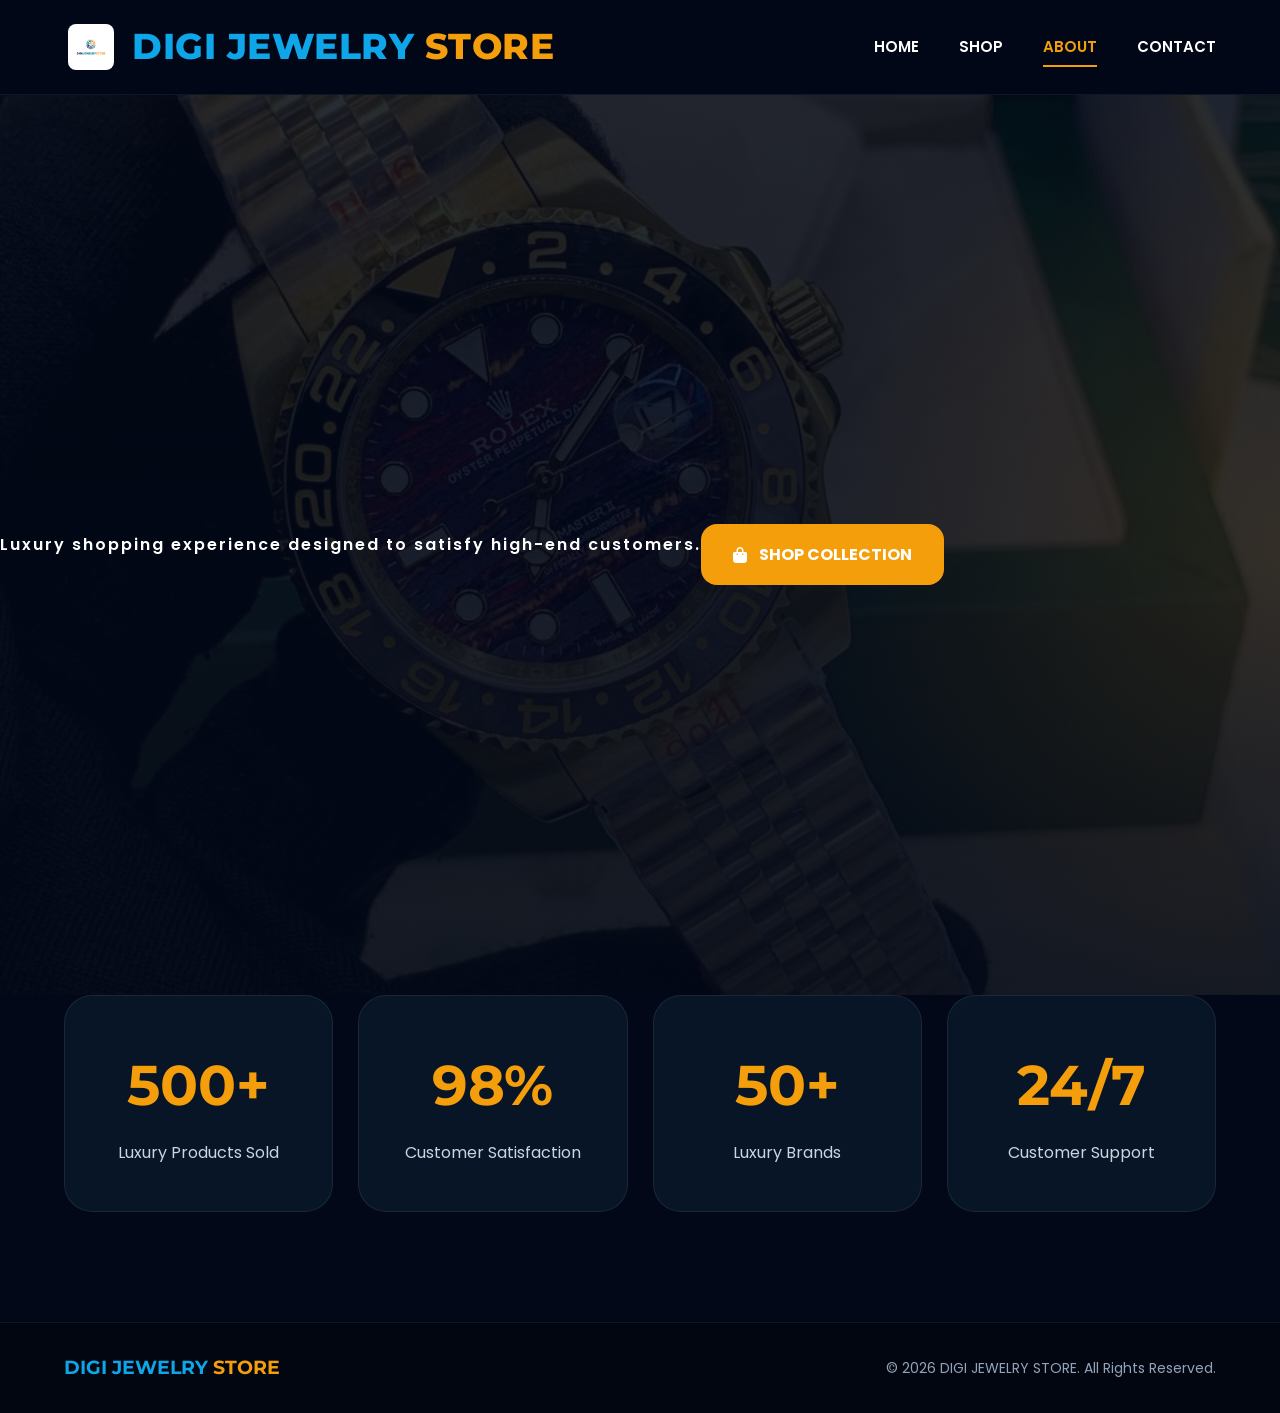
==== about.html @ ce7ba7d1 "Initial commit" ====
<!DOCTYPE html>
<html lang="en">
<head>
<meta charset="UTF-8">
<meta name="viewport" content="width=device-width, initial-scale=1.0">

<title>About Us | DIGI JEWELRY STORE</title>

<link rel="preconnect" href="https://fonts.googleapis.com">
<link rel="preconnect" href="https://fonts.gstatic.com" crossorigin>

<link href="https://fonts.googleapis.com/css2?family=Montserrat:wght@600;700;800&family=Poppins:wght@300;400;500;600&display=swap" rel="stylesheet">

<link rel="stylesheet" href="https://cdnjs.cloudflare.com/ajax/libs/font-awesome/6.5.2/css/all.min.css"/>
<link rel="stylesheet" href="style.css">
<style>

.hero {
    padding:120px 0 100px;
background:
linear-gradient(rgba(2,8,23,0.85),rgba(2,8,23,0.92)),
url('images/rolex (3).jpg');
background-size:cover;
background-position:center;
text-align:center;
}

.hero p{
letter-spacing:2px;
margin-bottom:20px;
font-weight:600;
}

.hero h1{
font-size:clamp(52px,8vw,90px);
line-height:1;
margin-bottom:25px;
}

.hero-text{
max-width:850px;
margin:auto;
color:#cbd5e1;
line-height:1.9;
font-size:18px;
}

.about-section{
padding:110px 0;
}

.about-grid{
display:grid;
grid-template-columns:1fr 1fr;
gap:70px;
align-items:center;
}

.about-image{
position:relative;
}

.about-image img{
border-radius:30px;
height:700px;
width:100%;
object-fit:cover;
}

.experience-box{
position:absolute;
bottom:30px;
left:30px;
background:#f59e0b;
padding:25px 30px;
border-radius:24px;
}

.experience-box h2{
font-size:48px;
margin-bottom:5px;
}

.about-content p.small-title{
color:#f59e0b;
margin-bottom:15px;
font-weight:600;
letter-spacing:2px;
}

.about-content h2{
font-size:54px;
line-height:1.1;
margin-bottom:30px;
}

.about-content .desc{
color:#cbd5e1;
line-height:2;
margin-bottom:30px;
}

.features{
display:grid;
grid-template-columns:1fr 1fr;
gap:20px;
margin-bottom:40px;
}

.feature-box{
background:#071526;
padding:25px;
border-radius:24px;
border:1px solid rgba(255,255,255,0.08);
}

.feature-box i{
font-size:32px;
color:#f59e0b;
margin-bottom:18px;
}

.feature-box h4{
margin-bottom:10px;
font-size:20px;
}

.feature-box p{
color:#94a3b8;
line-height:1.7;
font-size:14px;
}

.cta-btn{
display:inline-flex;
align-items:center;
gap:12px;
padding:18px 32px;
background:#f59e0b;
color:white;
text-decoration:none;
border-radius:16px;
font-weight:700;
transition:0.3s;
}

.cta-btn:hover{
transform:translateY(-4px);
}

.stats-section{
padding-bottom:110px;
}

.stats-grid{
display:grid;
grid-template-columns:repeat(4,1fr);
gap:25px;
}

.stat-card{
background:#071526;
padding:45px 30px;
border-radius:28px;
text-align:center;
border:1px solid rgba(255,255,255,0.08);
}

.stat-card h2{
font-size:56px;
color:#f59e0b;
margin-bottom:10px;
}

.stat-card p{
color:#cbd5e1;
}

@media(max-width:991px){

.about-grid,
.stats-grid{
grid-template-columns:1fr;
}

.about-image img{
height:500px;
}

}

@media(max-width:768px){

.navbar{
flex-direction:column;
gap:20px;
}

.nav-links{
flex-wrap:wrap;
justify-content:center;
gap:20px;
}

.hero h1,
.about-content h2{
font-size:42px;
}

.features{
grid-template-columns:1fr;
}

}

</style>
</head>
<body>

    <header>
<div class="container navbar">

<div class="logo">
<img src="images/digilogo.jpg" alt="DIGI Logo">
<h2>DIGI JEWELRY <span>STORE</span></h2>
</div>

<div class="nav-links">
<a href="digi.html">HOME</a>
<a href="shop.html">SHOP</a>
<a href="about.html" class="active">ABOUT</a>
<a href="contact.html">CONTACT</a>
</div>

</div>
</header>

<section class="hero">
<p>Luxury shopping experience designed to satisfy high-end customers.</p>
</div>

</div>

<a href="shop.html" class="cta-btn">
<i class="fa-solid fa-bag-shopping"></i>
SHOP COLLECTION
</a>

</div>

</div>
</section>

<section class="stats-section">
<div class="container">

<div class="stats-grid">

<div class="stat-card">
<h2>500+</h2>
<p>Luxury Products Sold</p>
</div>

<div class="stat-card">
<h2>98%</h2>
<p>Customer Satisfaction</p>
</div>

<div class="stat-card">
<h2>50+</h2>
<p>Luxury Brands</p>
</div>

<div class="stat-card">
<h2>24/7</h2>
<p>Customer Support</p>
</div>

</div>

</div>
</section>

<footer>
<div class="container footer-content">

<div class="footer-logo">
<h3>DIGI JEWELRY <span>STORE</span></h3>
</div>

<div class="footer-text">
© 2026 DIGI JEWELRY STORE. All Rights Reserved.
</div>

</div>
</footer>

</body>
</html>
---- style.css ----
*{
    margin:0;
    padding:0;
    box-sizing:border-box;
}

html{
    scroll-behavior:smooth;
}

body{
    font-family:'Poppins',sans-serif;
    background:#020817;
    color:#fff;
    overflow-x:hidden;
    line-height:1.6;
}

img{
    max-width:100%;
    display:block;
}

h1,h2,h3,h4{
    font-family:'Montserrat',sans-serif;
    font-weight:700;
}

/* =========================
CONTAINER
========================= */

.container{
    width:90%;
    max-width:1280px;
    margin:auto;
}

/* =========================
HEADER
========================= */

header{
    width:100%;
    position:sticky;
    top:0;
    z-index:999;
    background:rgba(2,8,23,0.95);
    backdrop-filter:blur(14px);
    border-bottom:1px solid rgba(255,255,255,0.06);
}

.navbar{
    display:flex;
    justify-content:space-between;
    align-items:center;
    padding:18px 0;
}

/* =========================
LOGO
========================= */

.logo{
    display:flex;
    align-items:center;
    gap:14px;
}

.logo img{
    width:54px;
    height:54px;
    object-fit:cover;
    border-radius:12px;
    padding:4px;
    background:transparent;
    mix-blend-mode:screen;
}

.logo h2{
    font-size:36px;
    font-weight:800;
    letter-spacing:0.5px;
    color:#0ea5e9;
}

.logo span{
    color:#f59e0b;
}

/* =========================
NAV LINKS
========================= */

.nav-links{
    display:flex;
    align-items:center;
    gap:40px;
}

.nav-links a{
    position:relative;
    text-decoration:none;
    color:#fff;
    font-size:15px;
    font-weight:600;
    transition:0.3s;
}

.nav-links a:hover{
    color:#f59e0b;
}

.nav-links a::after{
    content:"";
    position:absolute;
    left:0;
    bottom:-8px;
    width:0%;
    height:2px;
    background:#f59e0b;
    transition:0.3s;
}

.nav-links a:hover::after,
.nav-links a.active::after{
    width:100%;
}

.nav-links a.active{
    color:#f59e0b;
}

/* =========================
BUTTONS
========================= */

.btn,
.order-btn{
    display:inline-flex;
    align-items:center;
    justify-content:center;
    gap:10px;
    text-decoration:none;
    transition:0.35s ease;
    cursor:pointer;
    font-weight:600;
}

.order-btn{
    background:#f59e0b;
    color:#fff;
    padding:15px 24px;
    border-radius:12px;
    font-size:14px;
    box-shadow:0 10px 30px rgba(245,158,11,0.2);
}

.order-btn:hover{
    transform:translateY(-3px);
    background:#ffb31a;
}

.btn{
    padding:16px 32px;
    border-radius:12px;
    font-size:15px;
}

.btn-primary{
    background:#f59e0b;
    color:#fff;
    box-shadow:0 10px 30px rgba(245,158,11,0.18);
}

.btn-primary:hover{
    transform:translateY(-3px);
}

.btn-outline{
    border:1px solid rgba(255,255,255,0.15);
    color:#fff;
    background:transparent;
}

.btn-outline:hover{
    background:rgba(255,255,255,0.05);
    border-color:#f59e0b;
}

/* =========================
HERO SECTION
========================= */

.hero{
    position:relative;
    min-height:100vh;
    display:flex;
    align-items:center;
    overflow:hidden;

    background:
    linear-gradient(
        to right,
        rgba(2,8,23,0.95) 15%,
        rgba(2,8,23,0.82) 45%,
        rgba(2,8,23,0.55) 100%
    ),
    url('images/hero-watch.png') center/cover;

    background-size:cover;
    background-position:center;
    background-repeat:no-repeat;
}

.hero::before{
    content:"";
    position:absolute;
    inset:0;

    background:
    radial-gradient(circle at right,
    rgba(245,158,11,0.12),
    transparent 35%);

    z-index:1;
}

.hero-content{
    position:relative;
    z-index:2;

    width:100%;
    display:flex;
    align-items:center;
}

.hero-left{
    max-width:720px;
    animation:fadeUp 1s ease;
}

.hero-small{
    color:#f59e0b;
    font-size:16px;
    font-weight:600;
    letter-spacing:2px;
    margin-bottom:20px;
}

.hero-left h1{
    font-size:clamp(52px, 8vw, 95px);
    line-height:0.95;
    margin-bottom:28px;
    font-weight:800;
    color:#fff;
}

.hero-left h1 span{
    color:#f59e0b;
}

.hero-left p{
    font-size:18px;
    line-height:1.9;
    color:#dbe4f0;
    max-width:620px;
    margin-bottom:40px;
}

.hero-buttons{
    display:flex;
    gap:20px;
    flex-wrap:wrap;
    margin-bottom:45px;
}

.btn{
    padding:17px 34px;
    border-radius:14px;
    text-decoration:none;
    font-size:15px;
    font-weight:600;
    transition:0.35s ease;
}

.btn-primary{
    background:#f59e0b;
    color:#fff;
    box-shadow:0 10px 35px rgba(245,158,11,0.28);
}

.btn-primary:hover{
    transform:translateY(-4px);
}

.btn-outline{
    border:1px solid rgba(255,255,255,0.18);
    background:rgba(255,255,255,0.03);
    backdrop-filter:blur(8px);
    color:#fff;
}

.btn-outline:hover{
    background:rgba(255,255,255,0.08);
}

.hero-features{
    display:flex;
    gap:30px;
    flex-wrap:wrap;
}

.feature-item{
    display:flex;
    align-items:center;
    gap:14px;
}

.feature-item .feature-icon{
    width:58px;
    height:58px;
    min-width:58px;
    border-radius:16px;
    background:rgba(255,255,255,0.05);
    border:1px solid rgba(255,255,255,0.08);
    display:flex;
    align-items:center;
    justify-content:center;
    color:#f59e0b;
    font-size:22px;
}

.feature-text h4{
    font-size:15px;
    margin-bottom:4px;
}

.feature-text p{
    font-size:13px;
    color:#a7b4c7;
    margin:0;
}

/* =========================
SECTIONS
========================= */

.section{
    padding:110px 0;
}

.section-title{
    margin-bottom:55px;
}

.section-title p{
    color:#f59e0b;
    font-size:15px;
    margin-bottom:10px;
    letter-spacing:1px;
}

.section-title h2{
    font-size:48px;
}

/* =========================
PRODUCTS
========================= */

.products-grid{
    display:grid;
    grid-template-columns:repeat(auto-fit,minmax(320px,1fr));
    gap:30px;
}

.product-card{
    background:linear-gradient(180deg,#08182f,#06111f);
    border:1px solid rgba(255,255,255,0.06);
    border-radius:24px;
    overflow:hidden;
    transition:0.4s ease;
    box-shadow:0 20px 50px rgba(0,0,0,0.35);
}

.product-card:hover{
    transform:translateY(-10px);
    border-color:rgba(245,158,11,0.2);
}

.product-image{
    width:100%;
    height:330px;
    object-fit:cover;
    transition:0.5s ease;
}

.product-card:hover .product-image{
    transform:scale(1.05);
}

.product-content{
    padding:28px;
}

.product-content h3{
    font-size:28px;
    margin-bottom:12px;
}

.product-content p{
    color:#cbd5e1;
    font-size:14px;
    line-height:1.8;
}

.price{
    font-size:36px;
    font-weight:700;
    color:#f59e0b;
    margin:22px 0;
}

/* =========================================
PRODUCT BUTTONS
========================================= */

.product-buttons{
display:flex;
gap:12px;
margin-top:20px;
}

.view-product-btn,
.order-product-btn{
flex:1;

height:52px;

display:flex;
align-items:center;
justify-content:center;

text-decoration:none;

border-radius:12px;

font-weight:600;

transition:0.3s ease;
}

/* VIEW BUTTON */

.view-product-btn{
background:#0f172a;
border:1px solid rgba(255,255,255,0.08);
color:#fff;
}

.view-product-btn:hover{
border-color:#f59e0b;
background:#1e293b;
transform:translateY(-3px);
}

/* ORDER BUTTON */

.order-product-btn{
background:#22c55e;
color:#fff;
}

.order-product-btn:hover{
background:#16a34a;
transform:translateY(-3px);
}

/* MOBILE */

@media(max-width:600px){

.product-buttons{
flex-direction:column;
}

}

/* =========================
FEATURE BOXES
========================= */

.features-box{
    display:grid;
    grid-template-columns:repeat(auto-fit,minmax(250px,1fr));
    gap:25px;
}

.feature-card{
    background:#071526;
    border:1px solid rgba(255,255,255,0.06);
    border-radius:22px;
    padding:45px 28px;
    text-align:center;
    transition:0.35s ease;
}

.feature-card:hover{
    transform:translateY(-8px);
    border-color:rgba(245,158,11,0.2);
}

.feature-card .feature-icon{
    width:78px;
    height:78px;
    margin:0 auto 25px;
    border-radius:20px;
    display:flex;
    align-items:center;
    justify-content:center;
    background:rgba(245,158,11,0.08);
    border:1px solid rgba(245,158,11,0.12);
}

.feature-card .feature-icon i{
    font-size:38px;
    color:#f59e0b;
}

.feature-card h3{
    margin-bottom:15px;
    font-size:26px;
}

.feature-card p{
    color:#94a3b8;
    line-height:1.9;
    font-size:15px;
}

/* =========================
PACKAGING
========================= */

.packaging-grid{
    display:grid;
    grid-template-columns:repeat(auto-fit,minmax(280px,1fr));
    gap:30px;
}

.pack-card{
    background:#071526;
    border-radius:22px;
    overflow:hidden;
    border:1px solid rgba(255,255,255,0.06);
    transition:0.35s ease;
}

.pack-card:hover{
    transform:translateY(-8px);
}

.pack-card img{
    width:100%;
    height:260px;
    object-fit:cover;
}

.pack-content{
    padding:28px;
}

.pack-content h3{
    margin-bottom:12px;
    font-size:28px;
}

.pack-price{
    font-size:34px;
    color:#f59e0b;
    margin-bottom:12px;
    font-weight:700;
}

.pack-content p{
    color:#94a3b8;
    line-height:1.8;
}

/* =========================================
WRISTWATCH ORGANIZERS
========================================= */

.organizer-grid{
display:grid;
grid-template-columns:repeat(auto-fit,minmax(280px,1fr));
gap:30px;
margin-top:60px;
}

.organizer-card{
background:linear-gradient(180deg,#08182f,#06111f);
border:1px solid rgba(255,255,255,0.08);
border-radius:24px;
overflow:hidden;
transition:0.4s;
}

.organizer-card:hover{
transform:translateY(-10px);
box-shadow:0 25px 70px rgba(0,0,0,0.35);
}

.organizer-card img{
width:100%;
height:300px;
object-fit:cover;
transition:0.5s;
}

.organizer-card:hover img{
transform:scale(1.05);
}

.organizer-text{
padding:28px;
}

.organizer-text h3{
font-size:26px;
margin-bottom:16px;
font-family:'Montserrat',sans-serif;
}

.organizer-text p{
color:#94a3b8;
line-height:1.8;
margin-bottom:28px;
}

.organizer-bottom{
display:flex;
justify-content:space-between;
align-items:center;
gap:20px;
flex-wrap:wrap;
}

.organizer-price{
font-size:30px;
font-weight:700;
color:#f59e0b;
}

.organizer-btn{
background:#f59e0b;
color:white;
text-decoration:none;
padding:14px 22px;
border-radius:12px;
font-weight:600;
transition:0.3s;
}

.organizer-btn:hover{
background:#ffb31a;
transform:translateY(-3px);
}

@media(max-width:768px){

.organizer-text h3{
font-size:22px;
}

.organizer-price{
font-size:26px;
}

.organizer-btn{
width:100%;
text-align:center;
}

}

/* =========================
CTA
========================= */

.cta{
    padding:110px 0;
    background:
    linear-gradient(rgba(2,8,23,0.82), rgba(2,8,23,0.92)),
    url('images/cta-watch.jpg') center/cover;
}

.cta-content{
    text-align:center;
    padding:70px 40px;
    border-radius:30px;
    background:rgba(255,255,255,0.03);
    border:1px solid rgba(255,255,255,0.08);
    backdrop-filter:blur(12px);
}

.cta-content h2{
    font-size:58px;
    margin-bottom:18px;
}

.cta-content p{
    color:#cbd5e1;
    font-size:18px;
    margin-bottom:35px;
}

/* =========================
FOOTER
========================= */

footer{
    background:#010611;
    padding:30px 0;
    border-top:1px solid rgba(255,255,255,0.06);
}

.footer-content{
    display:flex;
    justify-content:space-between;
    align-items:center;
    flex-wrap:wrap;
    gap:20px;
}

.footer-logo{
    display:flex;
    align-items:center;
    gap:12px;
}

.footer-logo img{
    width:42px;
    height:42px;
    border-radius:10px;
    object-fit:cover;
    mix-blend-mode:screen;
}

.footer-logo h3{
    color:#0ea5e9;
}

.footer-logo span{
    color:#f59e0b;
}

.footer-text{
    color:#94a3b8;
    font-size:14px;
}

.socials{
    display:flex;
    gap:15px;
}

.socials a{
    width:44px;
    height:44px;
    border-radius:50%;
    display:flex;
    align-items:center;
    justify-content:center;
    text-decoration:none;
    color:#fff;
    background:#0f172a;
    transition:0.3s ease;
}

.socials a:hover{
    background:#f59e0b;
    transform:translateY(-4px);
}

/* =========================
ANIMATIONS
========================= */

@keyframes fadeUp{
    from{
        opacity:0;
        transform:translateY(40px);
    }
    to{
        opacity:1;
        transform:translateY(0);
    }
}

@keyframes float{
    0%{
        transform:translateY(0px);
    }
    50%{
        transform:translateY(-16px);
    }
    100%{
        transform:translateY(0px);
    }
}

/* =========================
RESPONSIVE
========================= */

@media(max-width:991px){

    .hero-content{
        flex-direction:column;
        text-align:center;
    }

    .hero-buttons,
    .hero-features{
        justify-content:center;
    }

    .hero-left p{
        margin:auto auto 40px;
    }

    .hero-left h1{
        font-size:62px;
    }

    .section-title h2{
        font-size:42px;
    }

}

@media(max-width:768px){

    .navbar{
        flex-direction:column;
        gap:24px;
    }

    .nav-links{
        flex-wrap:wrap;
        justify-content:center;
        gap:24px;
    }

    .hero{
        padding-top:70px;
    }

    .hero-left h1{
        font-size:46px;
    }

    .section{
        padding:85px 0;
    }

    .section-title h2{
        font-size:34px;
    }

    .cta-content{
        padding:50px 25px;
    }

    .cta-content h2{
        font-size:40px;
    }

    .hero-watch{
        max-width:380px;
    }

}
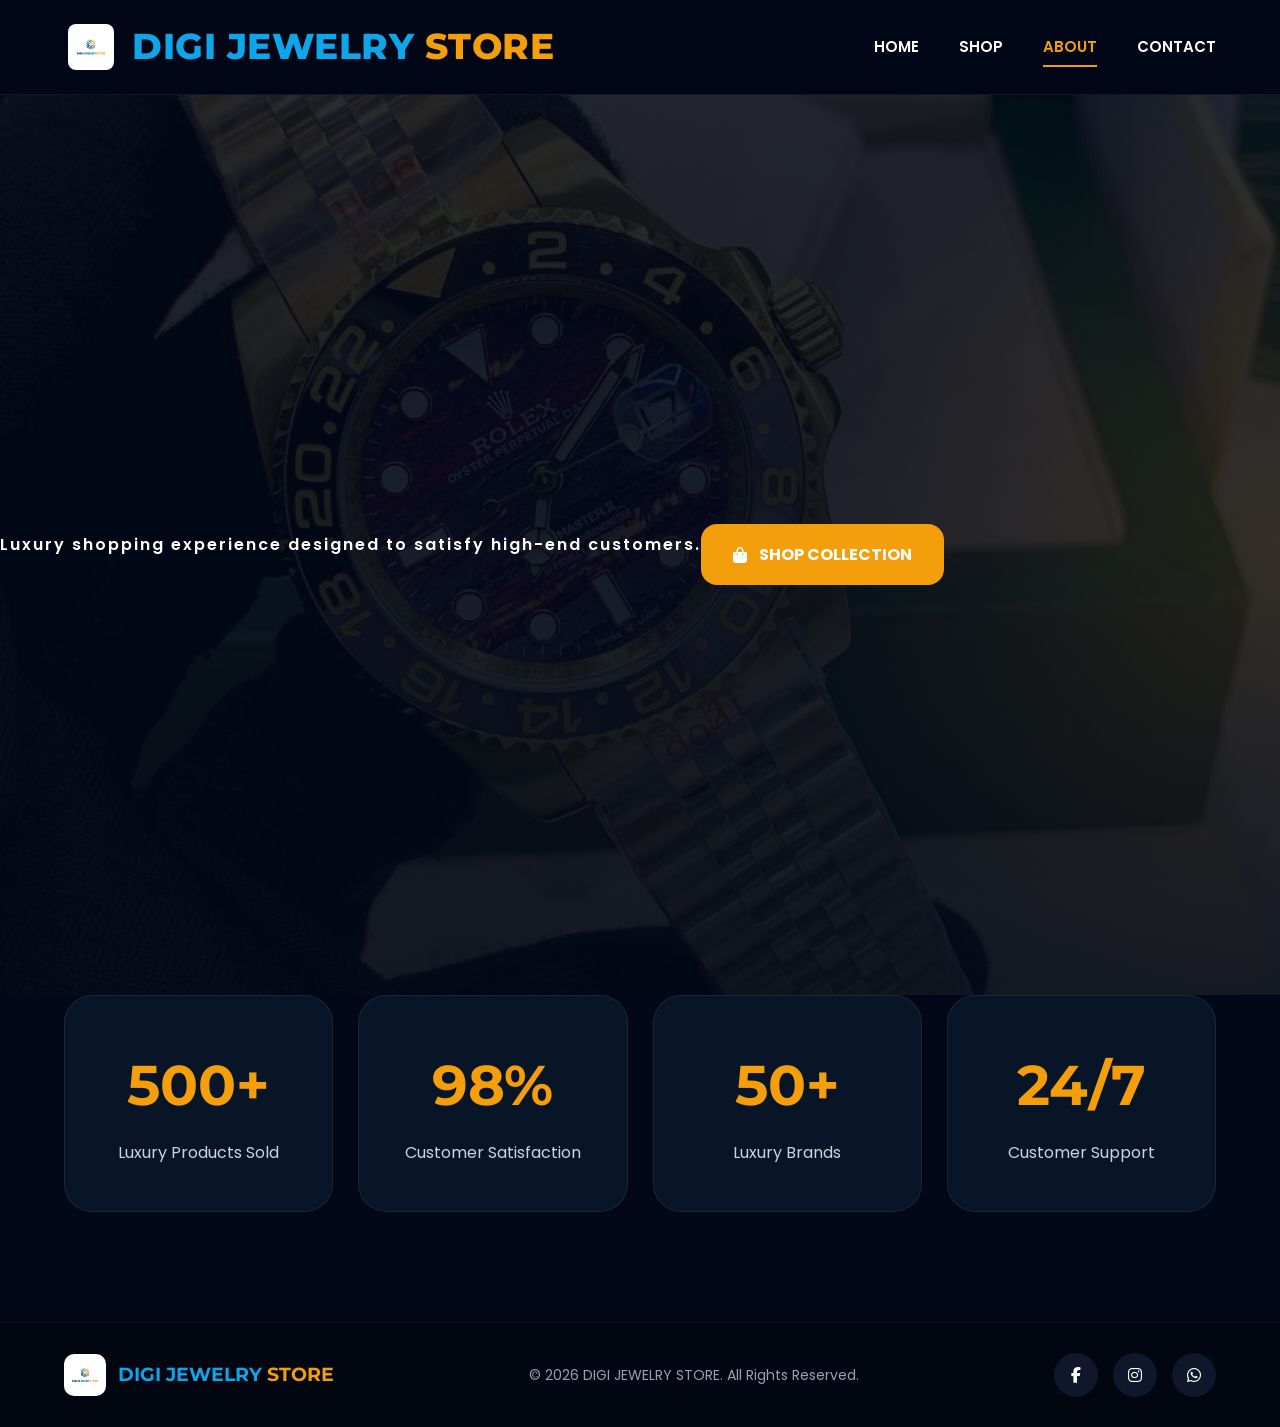
==== commit b3c16e33: "changes in index and other files" ====
--- a/about.html
+++ b/about.html
@@ -226,7 +226,7 @@
 </div>
 
 <div class="nav-links">
-<a href="digi.html">HOME</a>
+<a href="index.html">HOME</a>
 <a href="shop.html">SHOP</a>
 <a href="about.html" class="active">ABOUT</a>
 <a href="contact.html">CONTACT</a>
@@ -281,18 +281,63 @@
 </div>
 </section>
 
+<!-- =========================================
+FOOTER
+========================================= -->
+
 <footer>
+
 <div class="container footer-content">
 
-<div class="footer-logo">
-<h3>DIGI JEWELRY <span>STORE</span></h3>
-</div>
-
-<div class="footer-text">
-© 2026 DIGI JEWELRY STORE. All Rights Reserved.
-</div>
-
-</div>
+    <!-- LOGO -->
+
+    <div class="footer-logo">
+
+        <img
+        src="images/digilogo.jpg"
+        alt="DIGI Logo">
+
+        <h3>
+            DIGI JEWELRY <span>STORE</span>
+        </h3>
+
+    </div>
+
+    <!-- TEXT -->
+
+    <div class="footer-text">
+
+        © 2026 DIGI JEWELRY STORE.
+        All Rights Reserved.
+
+    </div>
+
+    <!-- SOCIALS -->
+
+    <div class="socials">
+
+        <a href="#">
+
+            <i class="fa-brands fa-facebook-f"></i>
+
+        </a>
+
+        <a href="#">
+
+            <i class="fa-brands fa-instagram"></i>
+
+        </a>
+
+        <a href="https://wa.me/2347053364320">
+
+            <i class="fa-brands fa-whatsapp"></i>
+
+        </a>
+
+    </div>
+
+</div>
+
 </footer>
 
 </body>
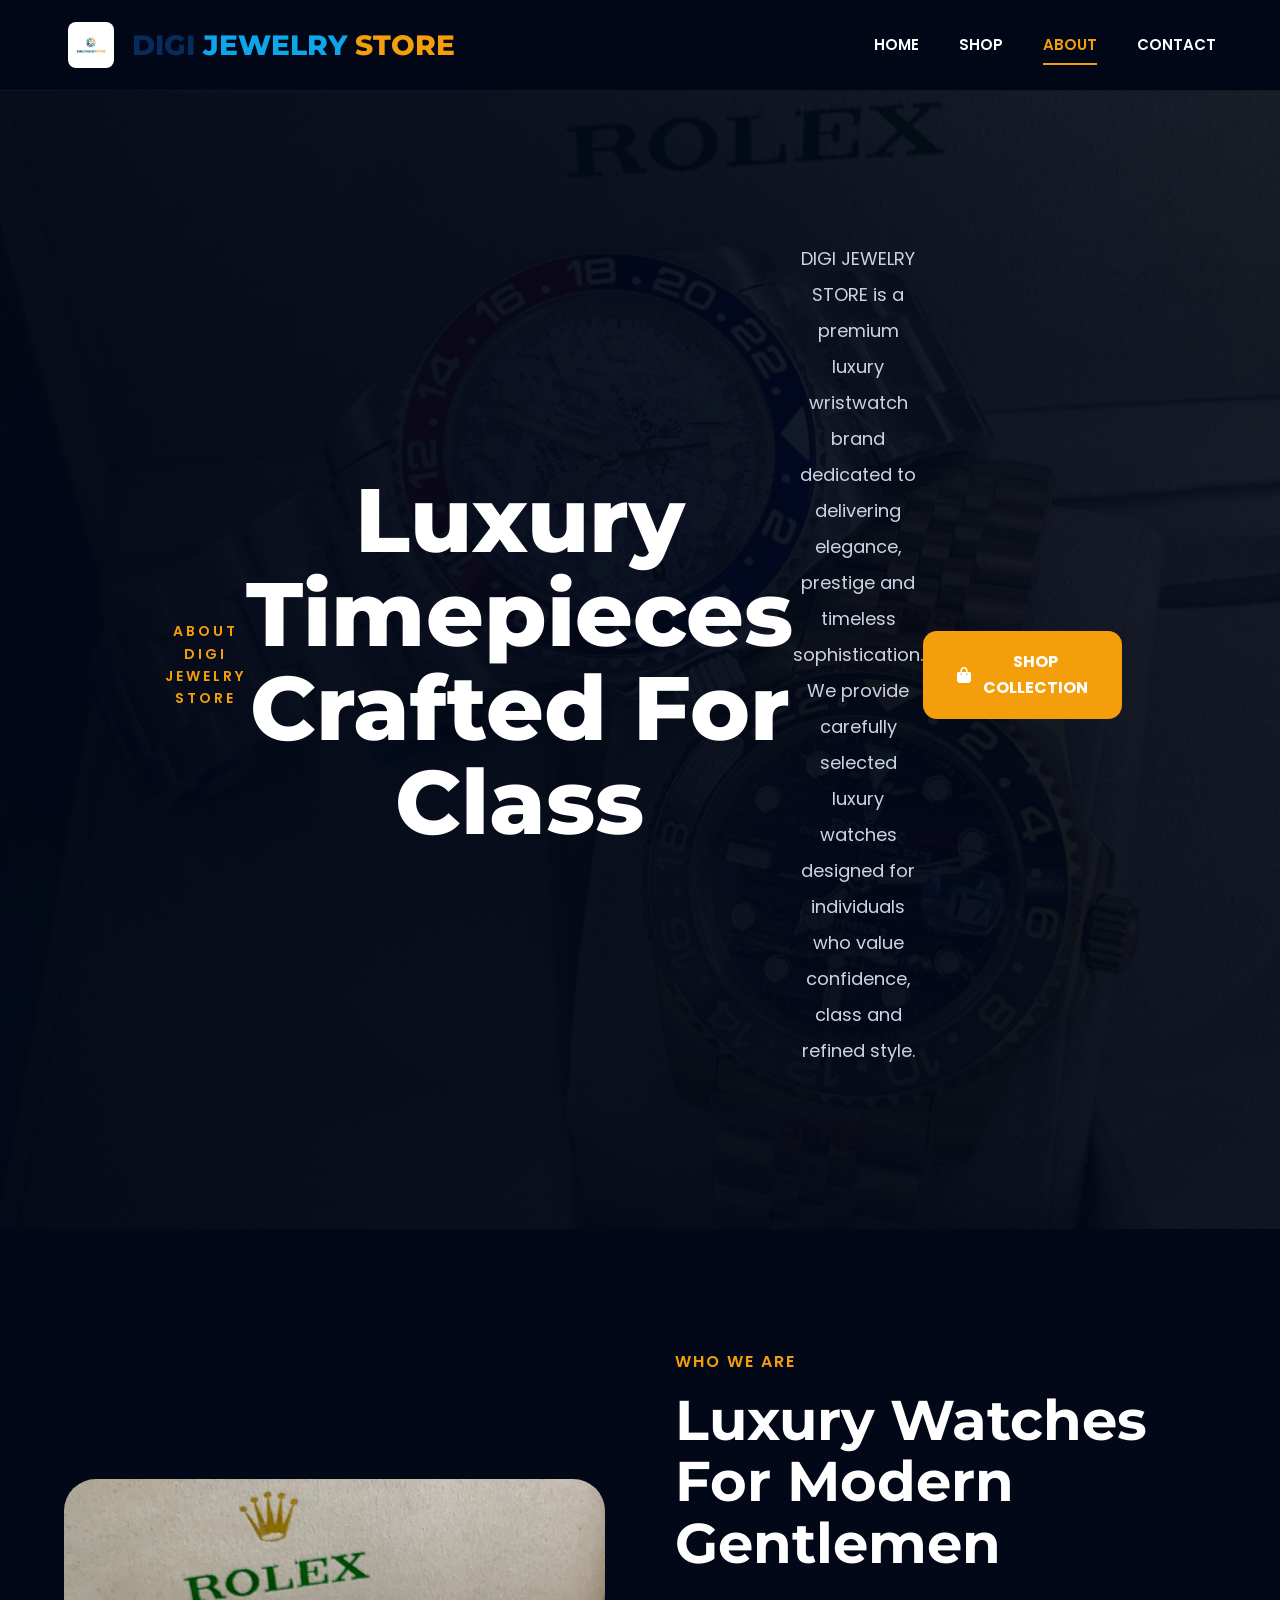
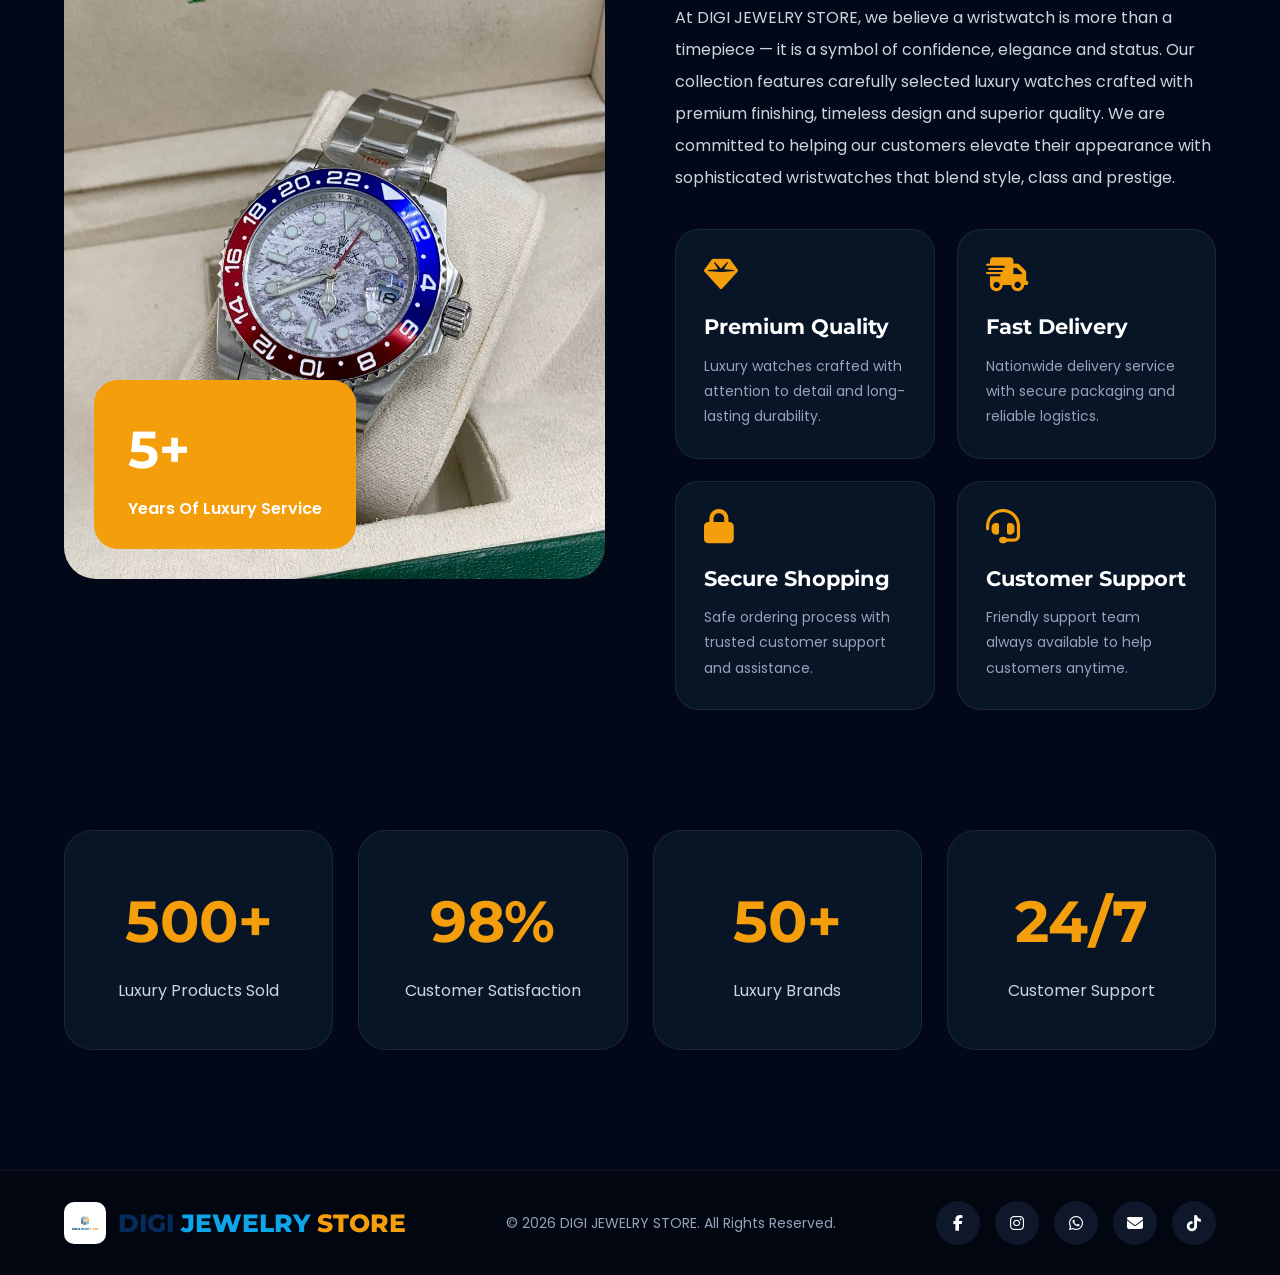
==== commit 3ff2e323: "Updated some pages / fixes" ====
--- a/about.html
+++ b/about.html
@@ -1,6 +1,7 @@
 <!DOCTYPE html>
 <html lang="en">
 <head>
+
 <meta charset="UTF-8">
 <meta name="viewport" content="width=device-width, initial-scale=1.0">
 
@@ -11,42 +12,105 @@
 
 <link href="https://fonts.googleapis.com/css2?family=Montserrat:wght@600;700;800&family=Poppins:wght@300;400;500;600&display=swap" rel="stylesheet">
 
-<link rel="stylesheet" href="https://cdnjs.cloudflare.com/ajax/libs/font-awesome/6.5.2/css/all.min.css"/>
+<link rel="stylesheet"
+href="https://cdnjs.cloudflare.com/ajax/libs/font-awesome/6.5.2/css/all.min.css"/>
+
 <link rel="stylesheet" href="style.css">
+
 <style>
 
-.hero {
-    padding:120px 0 100px;
+/* =========================================
+HERO
+========================================= */
+
+.hero{
+position:relative;
+padding:150px 0 120px;
+
 background:
-linear-gradient(rgba(2,8,23,0.85),rgba(2,8,23,0.92)),
-url('images/rolex (3).jpg');
+linear-gradient(
+rgba(2,8,23,0.82),
+rgba(2,8,23,0.90)
+),
+url('images/rolex (2).jpg');
 background-size:cover;
 background-position:center;
+overflow:hidden;
 text-align:center;
 }
 
+.hero::before{
+content:"";
+position:absolute;
+inset:0;
+background:
+linear-gradient(
+to right,
+rgba(2,8,23,0.85),
+rgba(2,8,23,0.35)
+);
+z-index:1;
+}
+
+.hero-content{
+position:relative;
+z-index:2;
+max-width:950px;
+margin:auto;
+}
+
 .hero p{
-letter-spacing:2px;
+color:#f59e0b;
 margin-bottom:20px;
+letter-spacing:3px;
 font-weight:600;
+font-size:14px;
 }
 
 .hero h1{
-font-size:clamp(52px,8vw,90px);
-line-height:1;
-margin-bottom:25px;
+font-size:clamp(48px,7vw,90px);
+line-height:1.05;
+font-family:'Montserrat',sans-serif;
+font-weight:800;
+margin-bottom:28px;
 }
 
 .hero-text{
-max-width:850px;
+max-width:780px;
 margin:auto;
 color:#cbd5e1;
-line-height:1.9;
+line-height:2;
 font-size:18px;
-}
+margin-bottom:40px;
+}
+
+/* CTA */
+
+.cta-btn{
+display:inline-flex;
+align-items:center;
+justify-content:center;
+gap:12px;
+padding:18px 34px;
+background:#f59e0b;
+color:white;
+text-decoration:none;
+font-weight:700;
+border-radius:14px;
+transition:0.3s ease;
+}
+
+.cta-btn:hover{
+transform:translateY(-4px);
+background:#ffb31a;
+}
+
+/* =========================================
+ABOUT SECTION
+========================================= */
 
 .about-section{
-padding:110px 0;
+padding:120px 0;
 }
 
 .about-grid{
@@ -61,10 +125,10 @@
 }
 
 .about-image img{
-border-radius:30px;
+width:100%;
 height:700px;
-width:100%;
 object-fit:cover;
+border-radius:32px;
 }
 
 .experience-box{
@@ -72,16 +136,21 @@
 bottom:30px;
 left:30px;
 background:#f59e0b;
-padding:25px 30px;
+padding:28px 34px;
 border-radius:24px;
 }
 
 .experience-box h2{
-font-size:48px;
+font-size:52px;
 margin-bottom:5px;
-}
-
-.about-content p.small-title{
+font-family:'Montserrat',sans-serif;
+}
+
+.experience-box p{
+font-weight:600;
+}
+
+.about-content .small-title{
 color:#f59e0b;
 margin-bottom:15px;
 font-weight:600;
@@ -89,67 +158,60 @@
 }
 
 .about-content h2{
-font-size:54px;
+font-size:56px;
 line-height:1.1;
-margin-bottom:30px;
+margin-bottom:28px;
+font-family:'Montserrat',sans-serif;
 }
 
 .about-content .desc{
 color:#cbd5e1;
 line-height:2;
-margin-bottom:30px;
+margin-bottom:35px;
 }
 
 .features{
 display:grid;
 grid-template-columns:1fr 1fr;
-gap:20px;
-margin-bottom:40px;
+gap:22px;
 }
 
 .feature-box{
 background:#071526;
-padding:25px;
+padding:28px;
 border-radius:24px;
 border:1px solid rgba(255,255,255,0.08);
+transition:0.3s;
+}
+
+.feature-box:hover{
+transform:translateY(-6px);
+border-color:#f59e0b;
 }
 
 .feature-box i{
-font-size:32px;
+font-size:34px;
 color:#f59e0b;
 margin-bottom:18px;
 }
 
 .feature-box h4{
 margin-bottom:10px;
-font-size:20px;
+font-size:21px;
 }
 
 .feature-box p{
 color:#94a3b8;
-line-height:1.7;
+line-height:1.8;
 font-size:14px;
 }
 
-.cta-btn{
-display:inline-flex;
-align-items:center;
-gap:12px;
-padding:18px 32px;
-background:#f59e0b;
-color:white;
-text-decoration:none;
-border-radius:16px;
-font-weight:700;
-transition:0.3s;
-}
-
-.cta-btn:hover{
-transform:translateY(-4px);
-}
+/* =========================================
+STATS
+========================================= */
 
 .stats-section{
-padding-bottom:110px;
+padding-bottom:120px;
 }
 
 .stats-grid{
@@ -164,17 +226,30 @@
 border-radius:28px;
 text-align:center;
 border:1px solid rgba(255,255,255,0.08);
+transition:0.3s;
+}
+
+.stat-card:hover{
+transform:translateY(-6px);
+border-color:#f59e0b;
 }
 
 .stat-card h2{
-font-size:56px;
+font-size:58px;
 color:#f59e0b;
 margin-bottom:10px;
+font-family:'Montserrat',sans-serif;
 }
 
 .stat-card p{
 color:#cbd5e1;
 }
+
+
+
+/* =========================================
+RESPONSIVE
+========================================= */
 
 @media(max-width:991px){
 
@@ -191,18 +266,20 @@
 
 @media(max-width:768px){
 
-.navbar{
-flex-direction:column;
-gap:20px;
-}
-
-.nav-links{
-flex-wrap:wrap;
-justify-content:center;
-gap:20px;
-}
-
-.hero h1,
+.hero{
+padding:110px 0 90px;
+}
+
+.hero h1{
+font-size:58px;
+line-height:1.1;
+}
+
+.hero-text{
+font-size:16px;
+line-height:1.9;
+}
+
 .about-content h2{
 font-size:42px;
 }
@@ -210,75 +287,260 @@
 .features{
 grid-template-columns:1fr;
 }
-
-}
-
+}
+
+@media(max-width:480px){
+
+.hero{
+padding:95px 0 75px;
+}
+
+.hero p{
+font-size:12px;
+letter-spacing:2px;
+}
+
+.hero h1{
+font-size:42px;
+line-height:1.15;
+}
+
+.hero-text{
+font-size:15px;
+line-height:1.8;
+}
+
+.cta-btn{
+width:100%;
+}
+
+.about-image img{
+height:400px;
+}
+}
 </style>
+
 </head>
+
 <body>
 
-    <header>
+<!-- =========================================
+HEADER
+========================================= -->
+
+<header>
+
 <div class="container navbar">
 
 <div class="logo">
+
 <img src="images/digilogo.jpg" alt="DIGI Logo">
-<h2>DIGI JEWELRY <span>STORE</span></h2>
+
+<h2>
+<span class="digi">DIGI</span>
+<span class="jewelry">JEWELRY</span>
+<span class="store">STORE</span>
+</h2>
+
 </div>
 
 <div class="nav-links">
+
 <a href="index.html">HOME</a>
+
 <a href="shop.html">SHOP</a>
+
 <a href="about.html" class="active">ABOUT</a>
+
 <a href="contact.html">CONTACT</a>
-</div>
-
-</div>
+
+</div>
+
+</div>
+
 </header>
 
+<!-- =========================================
+HERO SECTION
+========================================= -->
+
 <section class="hero">
-<p>Luxury shopping experience designed to satisfy high-end customers.</p>
-</div>
+
+<div class="container hero-content">
+
+<p>ABOUT DIGI JEWELRY STORE</p>
+
+<h1>
+Luxury Timepieces<br>
+Crafted For Class
+</h1>
+
+<div class="hero-text">
+
+DIGI JEWELRY STORE is a premium luxury wristwatch brand dedicated to delivering elegance, prestige and timeless sophistication. We provide carefully selected luxury watches designed for individuals who value confidence, class and refined style.
 
 </div>
 
 <a href="shop.html" class="cta-btn">
+
 <i class="fa-solid fa-bag-shopping"></i>
+
 SHOP COLLECTION
+
 </a>
 
 </div>
 
-</div>
 </section>
 
+<!-- =========================================
+ABOUT SECTION
+========================================= -->
+
+<section class="about-section">
+
+<div class="container">
+
+<div class="about-grid">
+
+<div class="about-image">
+
+<img src="images/rolex (1).jpg" alt="Luxury Watch">
+
+<div class="experience-box">
+
+<h2>5+</h2>
+
+<p>Years Of Luxury Service</p>
+
+</div>
+
+</div>
+
+<div class="about-content">
+
+<p class="small-title">
+WHO WE ARE
+</p>
+
+<h2>
+Luxury Watches For Modern Gentlemen
+</h2>
+
+<div class="desc">
+
+At DIGI JEWELRY STORE, we believe a wristwatch is more than a timepiece — it is a symbol of confidence, elegance and status. Our collection features carefully selected luxury watches crafted with premium finishing, timeless design and superior quality.
+
+We are committed to helping our customers elevate their appearance with sophisticated wristwatches that blend style, class and prestige.
+
+</div>
+
+<div class="features">
+
+<div class="feature-box">
+
+<i class="fa-solid fa-gem"></i>
+
+<h4>Premium Quality</h4>
+
+<p>
+Luxury watches crafted with attention to detail and long-lasting durability.
+</p>
+
+</div>
+
+<div class="feature-box">
+
+<i class="fa-solid fa-truck-fast"></i>
+
+<h4>Fast Delivery</h4>
+
+<p>
+Nationwide delivery service with secure packaging and reliable logistics.
+</p>
+
+</div>
+
+<div class="feature-box">
+
+<i class="fa-solid fa-lock"></i>
+
+<h4>Secure Shopping</h4>
+
+<p>
+Safe ordering process with trusted customer support and assistance.
+</p>
+
+</div>
+
+<div class="feature-box">
+
+<i class="fa-solid fa-headset"></i>
+
+<h4>Customer Support</h4>
+
+<p>
+Friendly support team always available to help customers anytime.
+</p>
+
+</div>
+
+</div>
+
+</div>
+
+</div>
+
+</div>
+
+</section>
+
+<!-- =========================================
+STATS SECTION
+========================================= -->
+
 <section class="stats-section">
+
 <div class="container">
 
 <div class="stats-grid">
 
 <div class="stat-card">
+
 <h2>500+</h2>
+
 <p>Luxury Products Sold</p>
+
 </div>
 
 <div class="stat-card">
+
 <h2>98%</h2>
+
 <p>Customer Satisfaction</p>
+
 </div>
 
 <div class="stat-card">
+
 <h2>50+</h2>
+
 <p>Luxury Brands</p>
+
 </div>
 
 <div class="stat-card">
+
 <h2>24/7</h2>
+
 <p>Customer Support</p>
-</div>
-
-</div>
-
-</div>
+
+</div>
+
+</div>
+
+</div>
+
 </section>
 
 <!-- =========================================
@@ -289,52 +551,50 @@
 
 <div class="container footer-content">
 
-    <!-- LOGO -->
-
-    <div class="footer-logo">
-
-        <img
-        src="images/digilogo.jpg"
-        alt="DIGI Logo">
-
-        <h3>
-            DIGI JEWELRY <span>STORE</span>
-        </h3>
-
-    </div>
-
-    <!-- TEXT -->
-
-    <div class="footer-text">
-
-        © 2026 DIGI JEWELRY STORE.
-        All Rights Reserved.
-
-    </div>
-
-    <!-- SOCIALS -->
-
-    <div class="socials">
-
-        <a href="#">
-
-            <i class="fa-brands fa-facebook-f"></i>
-
-        </a>
-
-        <a href="#">
-
-            <i class="fa-brands fa-instagram"></i>
-
-        </a>
-
-        <a href="https://wa.me/2347053364320">
-
-            <i class="fa-brands fa-whatsapp"></i>
-
-        </a>
-
-    </div>
+<div class="footer-logo">
+
+<img
+src="images/digilogo.jpg"
+alt="DIGI Logo">
+
+<h3>
+<span class="digi">DIGI</span>
+<span class="jewelry">JEWELRY</span>
+<span class="store">STORE</span>
+</h3>
+
+</div>
+
+<div class="footer-text">
+
+© 2026 DIGI JEWELRY STORE.
+All Rights Reserved.
+
+</div>
+
+<div class="socials">
+
+<a href="https://www.facebook.com/share/1Ac2vuKgZE/" target="_blank">
+<i class="fa-brands fa-facebook-f"></i>
+</a>
+
+<a href="https://www.instagram.com/digijewelrystore/" target="_blank">
+<i class="fa-brands fa-instagram"></i>
+</a>
+
+<a href="https://wa.me/2347053364320" target="_blank">
+<i class="fa-brands fa-whatsapp"></i>
+</a>
+
+<a href="mailto:digijewelrystore@gmail.com">
+<i class="fa-solid fa-envelope"></i>
+</a>
+
+<a href="https://www.tiktok.com/@digijewelrystore" target="_blank">
+<i class="fa-brands fa-tiktok"></i>
+</a>
+
+</div>
 
 </div>
 
--- a/style.css
+++ b/style.css
@@ -78,14 +78,22 @@
 }
 
 .logo h2{
-    font-size:36px;
-    font-weight:800;
-    letter-spacing:0.5px;
-    color:#0ea5e9;
-}
-
-.logo span{
-    color:#f59e0b;
+font-size:28px;
+font-family:'Montserrat',sans-serif;
+font-weight:800;
+line-height:1.1;
+}
+
+.logo .digi{
+color:#072b5a;
+}
+
+.logo .jewelry{
+color:#0ea5e9;
+}
+
+.logo .store{
+color:#f59e0b;
 }
 
 /* =========================
@@ -685,6 +693,121 @@
 
 }
 
+/* =========================================
+REVIEWS SECTION
+========================================= */
+
+.loading-reviews{
+text-align:center;
+padding:50px;
+color:#94a3b8;
+}
+
+.review-feedback-success{
+color:#22c55e;
+margin-top:15px;
+text-align:center;
+}
+
+.review-feedback-error{
+color:#ef4444;
+margin-top:15px;
+text-align:center;
+}
+
+.reviews-grid{
+display:grid;
+grid-template-columns:repeat(auto-fit,minmax(300px,1fr));
+gap:30px;
+margin-top:50px;
+}
+
+.review-card{
+background:#071526;
+padding:35px;
+border-radius:24px;
+border:1px solid rgba(255,255,255,0.08);
+transition:0.3s;
+}
+
+.review-card:hover{
+transform:translateY(-8px);
+}
+
+.stars{
+color:#f59e0b;
+margin-bottom:20px;
+font-size:18px;
+}
+
+.review-text{
+color:#cbd5e1;
+line-height:1.9;
+margin-bottom:25px;
+}
+
+.review-user h4{
+font-size:18px;
+margin-bottom:5px;
+}
+
+.review-user span{
+color:#94a3b8;
+font-size:14px;
+}
+
+/* REVIEW FORM */
+
+.review-form-box{
+margin-top:70px;
+background:#071526;
+padding:40px;
+border-radius:28px;
+border:1px solid rgba(255,255,255,0.08);
+}
+
+.review-form-box h3{
+font-size:32px;
+margin-bottom:30px;
+font-family:'Montserrat',sans-serif;
+}
+
+.review-form-box input,
+.review-form-box select,
+.review-form-box textarea{
+width:100%;
+margin-bottom:20px;
+padding:18px;
+border:none;
+outline:none;
+border-radius:14px;
+background:#0f172a;
+color:white;
+font-size:15px;
+}
+
+.review-form-box textarea{
+height:160px;
+resize:none;
+}
+
+.review-form-box button{
+width:100%;
+height:58px;
+border:none;
+border-radius:14px;
+background:#f59e0b;
+color:white;
+font-weight:700;
+cursor:pointer;
+transition:0.3s;
+}
+
+.review-form-box button:hover{
+transform:translateY(-3px);
+background:#ffb31a;
+}
+
 /* =========================
 CTA
 ========================= */
@@ -749,10 +872,20 @@
 }
 
 .footer-logo h3{
+font-size:25px;
+font-family:'Montserrat',sans-serif;
+font-weight:800;
+}
+
+.footer-logo .digi{
+    color:#072b5a;
+}
+
+.footer-logo .jewelry{
     color:#0ea5e9;
 }
 
-.footer-logo span{
+.footer-logo .store{
     color:#f59e0b;
 }
 
@@ -845,13 +978,18 @@
 
     .navbar{
         flex-direction:column;
-        gap:24px;
+        align-items: center;
+        gap: 12px;;
     }
 
     .nav-links{
         flex-wrap:wrap;
         justify-content:center;
-        gap:24px;
+        gap: 12px;
+    }
+
+    .logo h2{
+        font-size:20px;
     }
 
     .hero{
@@ -882,4 +1020,9 @@
         max-width:380px;
     }
 
+    .footer-content{
+        flex-direction:column;
+        text-align:center;
+    }
+
 }
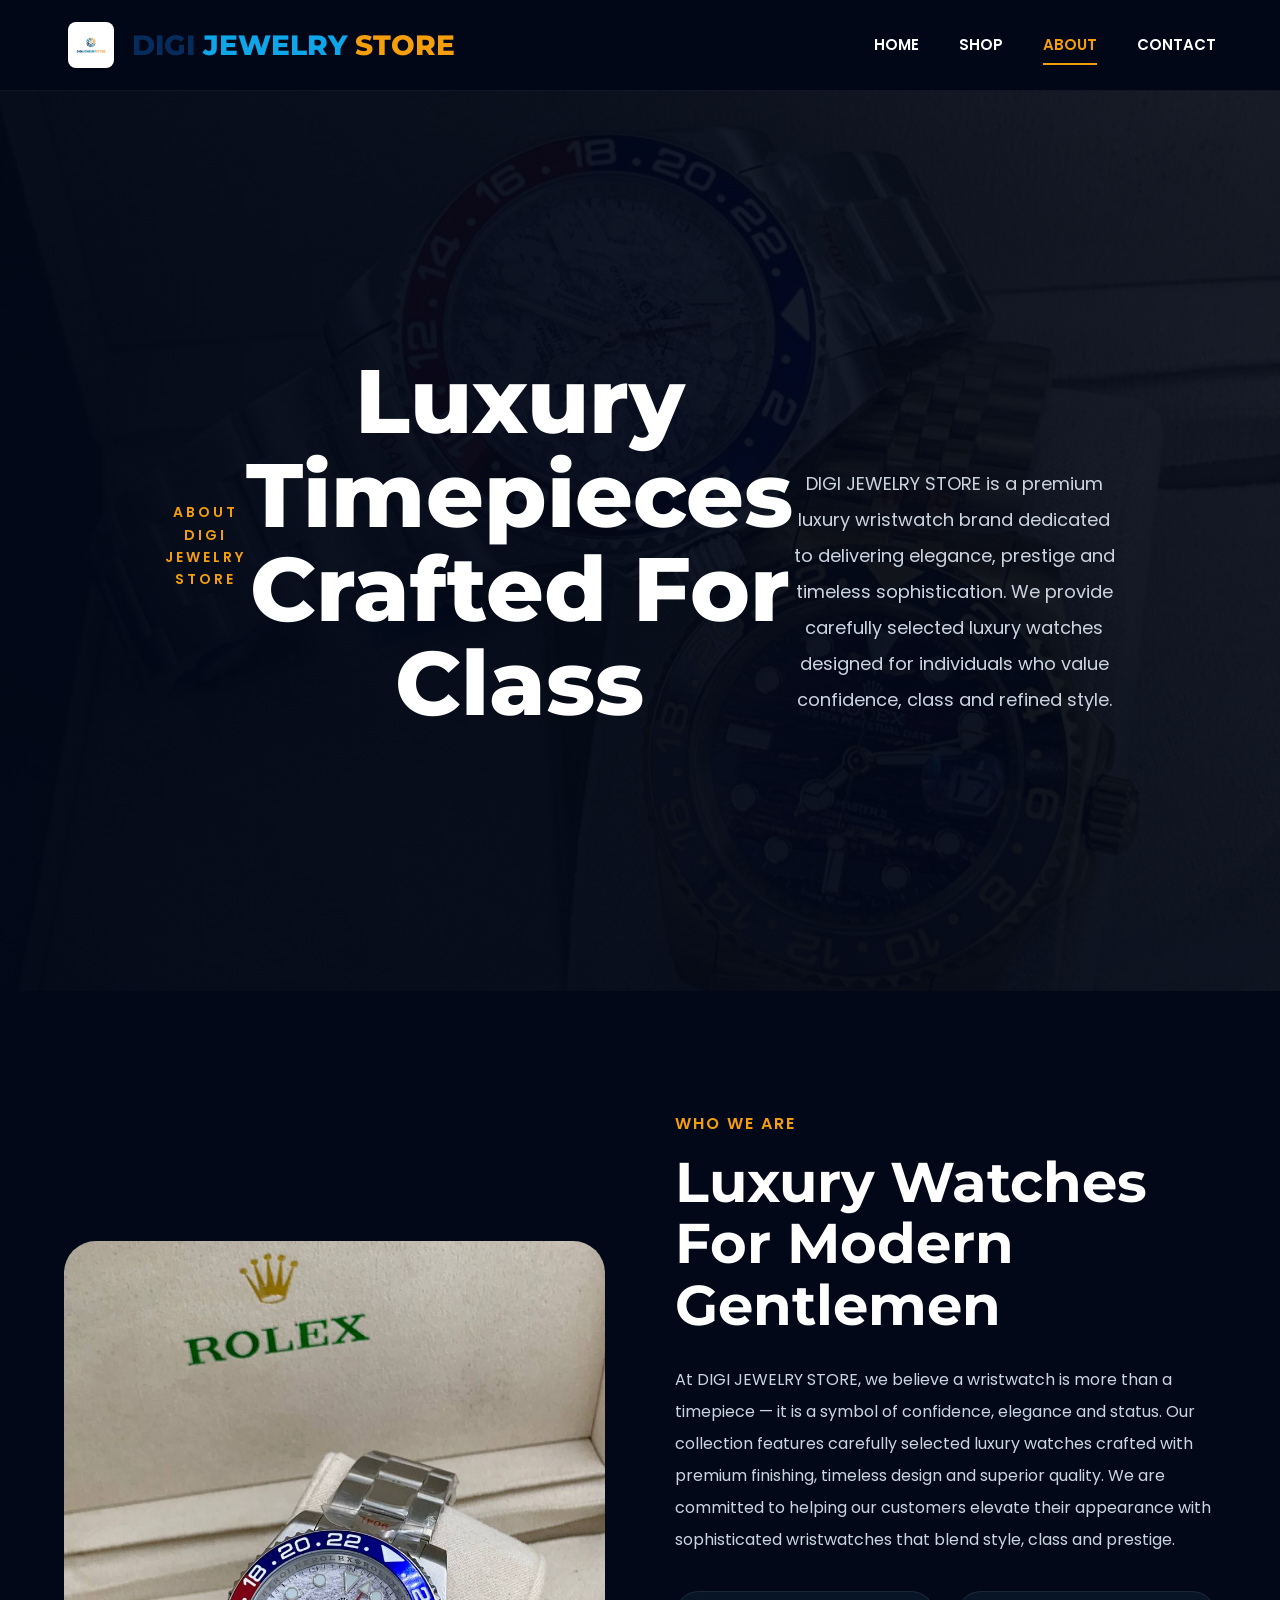
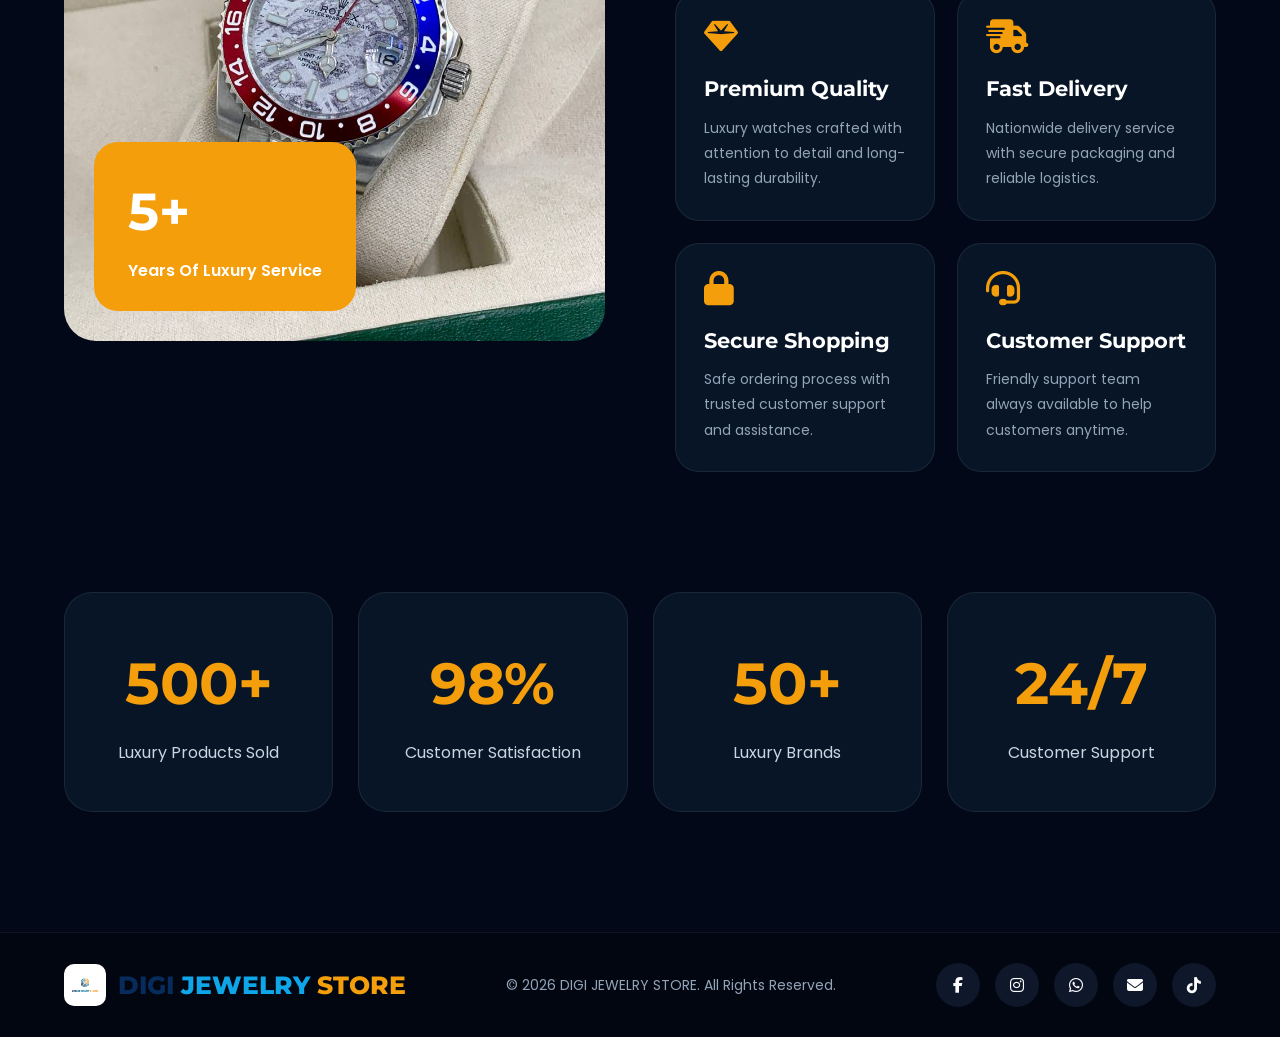
==== commit fb95836d: "Updated some pages / fixes" ====
--- a/about.html
+++ b/about.html
@@ -84,27 +84,6 @@
 margin-bottom:40px;
 }
 
-/* CTA */
-
-.cta-btn{
-display:inline-flex;
-align-items:center;
-justify-content:center;
-gap:12px;
-padding:18px 34px;
-background:#f59e0b;
-color:white;
-text-decoration:none;
-font-weight:700;
-border-radius:14px;
-transition:0.3s ease;
-}
-
-.cta-btn:hover{
-transform:translateY(-4px);
-background:#ffb31a;
-}
-
 /* =========================================
 ABOUT SECTION
 ========================================= */
@@ -381,14 +360,6 @@
 
 </div>
 
-<a href="shop.html" class="cta-btn">
-
-<i class="fa-solid fa-bag-shopping"></i>
-
-SHOP COLLECTION
-
-</a>
-
 </div>
 
 </section>
